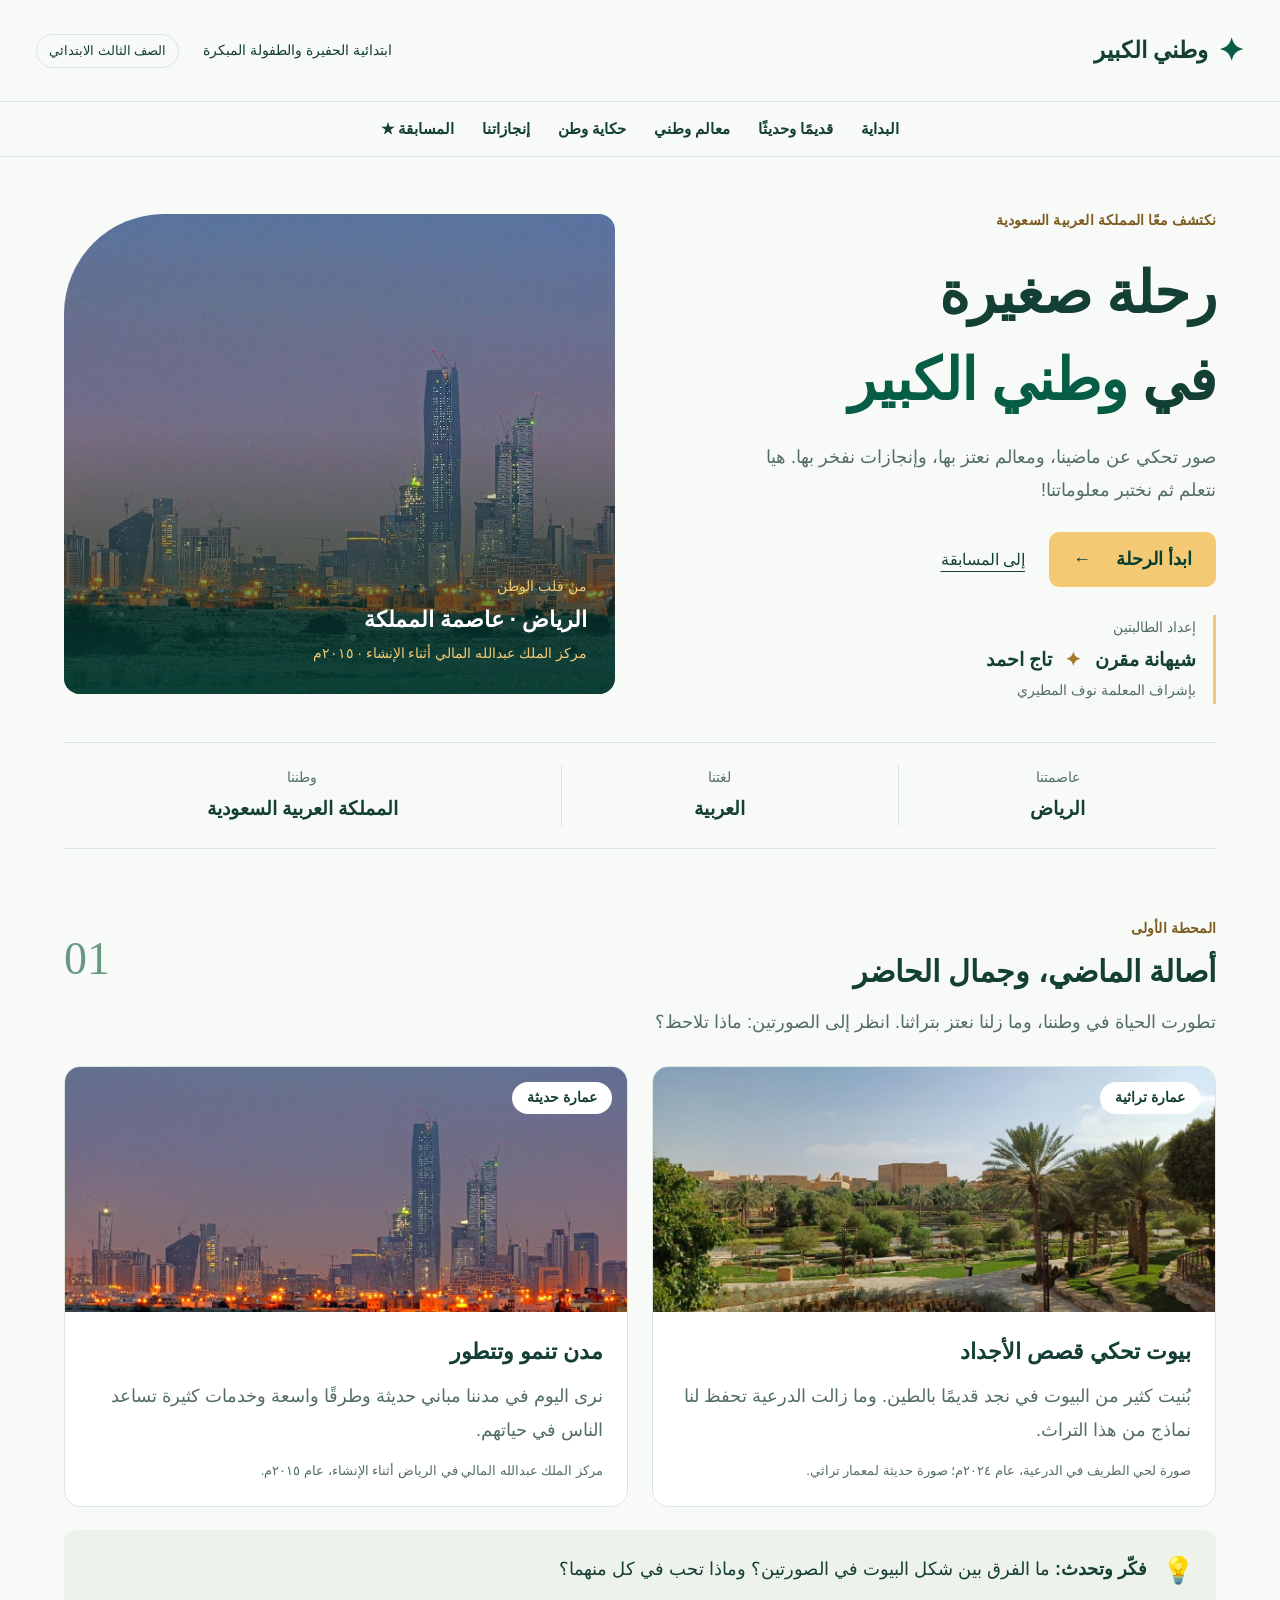
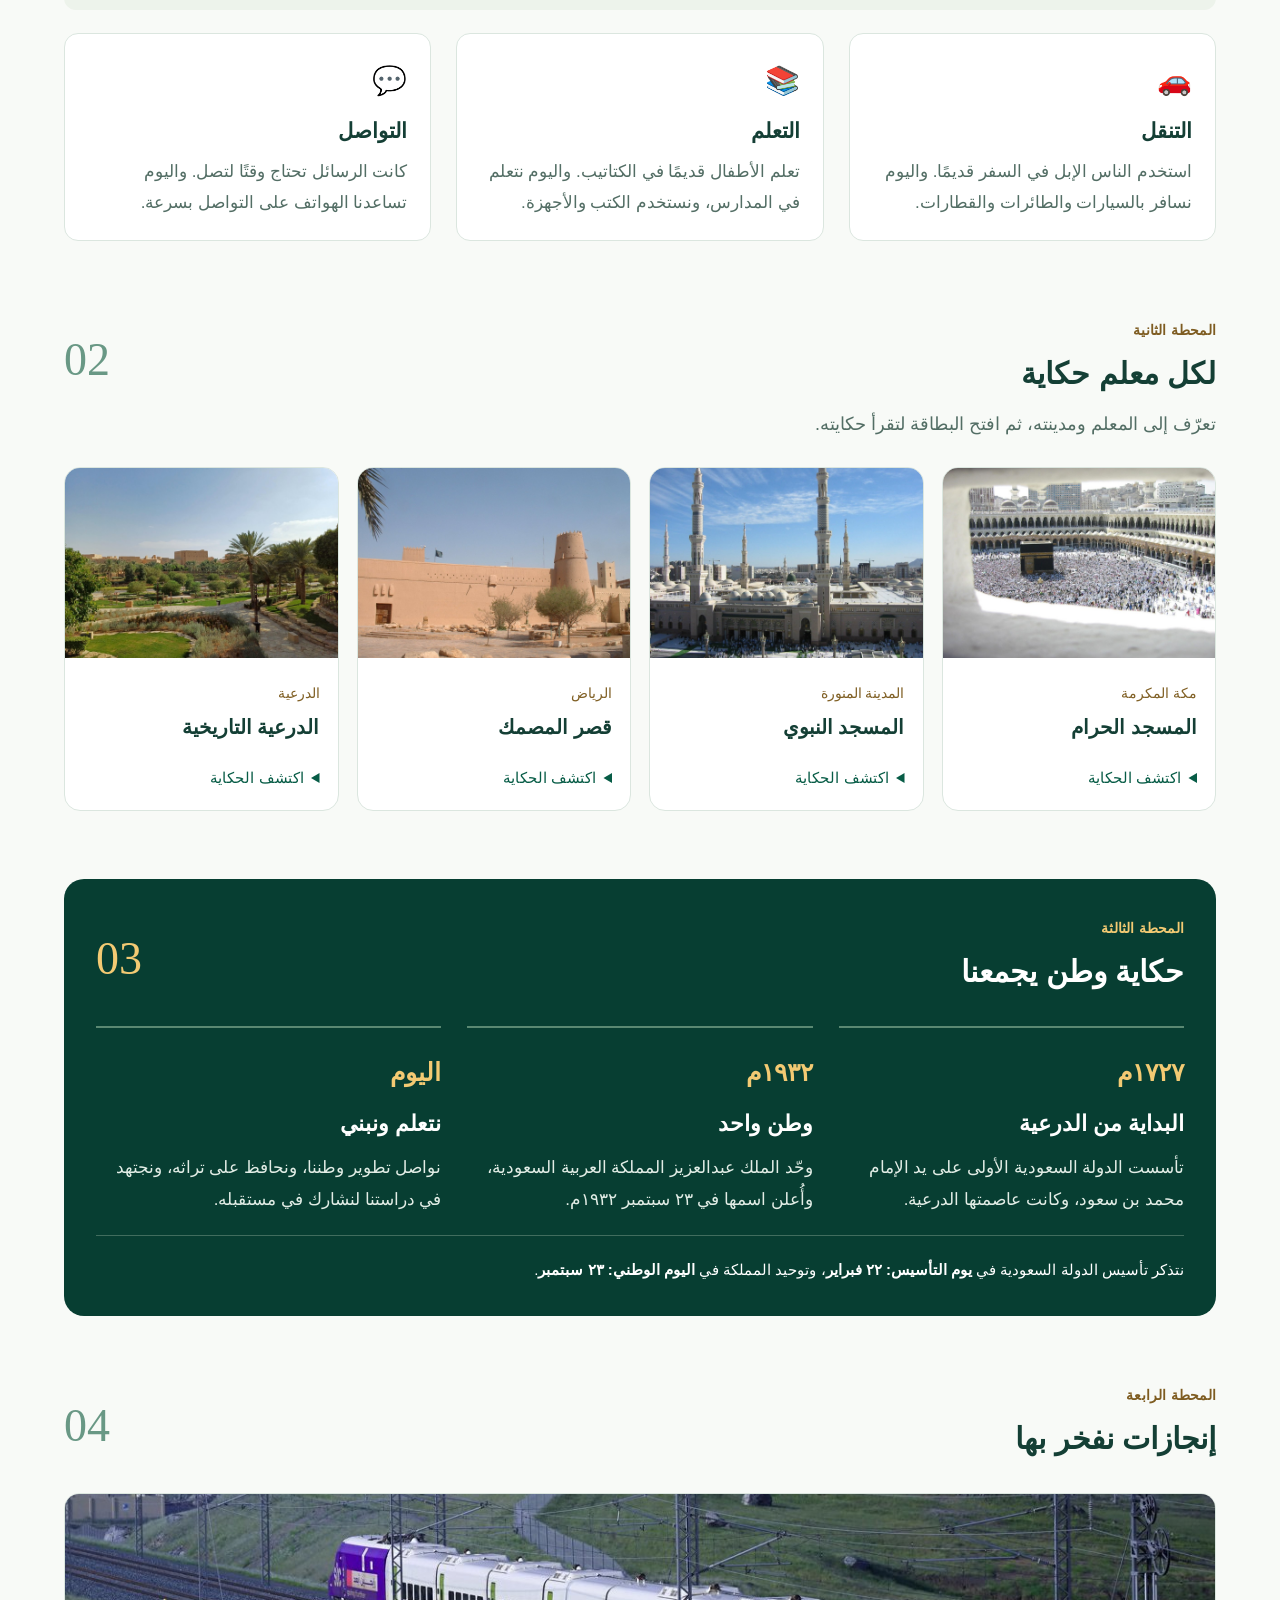
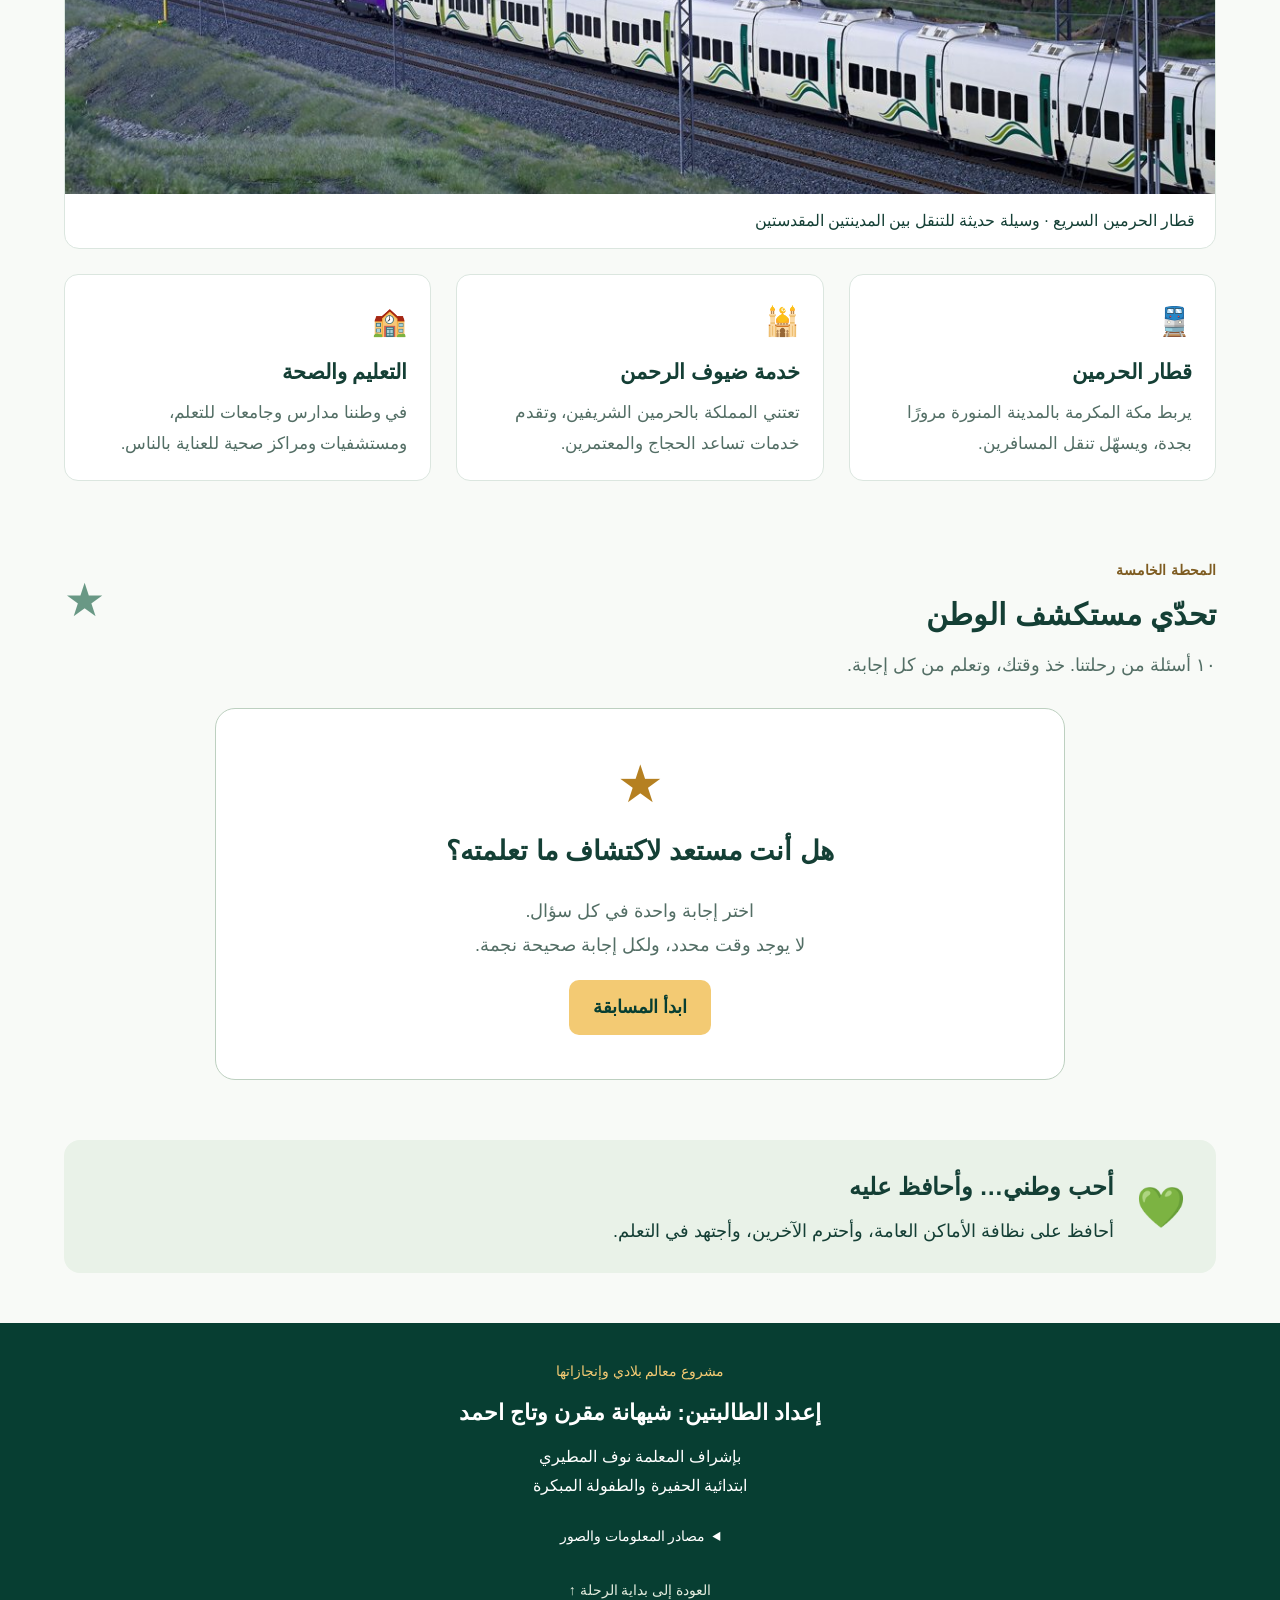
==== index.html @ 1f8eee04 "Build Saudi heritage learning site for Shehanah and Taj with local photos and quiz" ====
<!doctype html>
<html lang="ar" dir="rtl">
<head>
  <meta charset="utf-8"><meta name="viewport" content="width=device-width,initial-scale=1">
  <title>رحلة صغيرة في وطني الكبير | شيهانة مقرن وتاج احمد</title>
  <meta name="description" content="رحلة تعليمية مصورة عن المملكة العربية السعودية قديمًا وحديثًا، ومسابقة للصف الثالث الابتدائي. إعداد شيهانة مقرن وتاج احمد.">
  <meta name="theme-color" content="#075c46">
  <link rel="icon" type="image/svg+xml" href="data:image/svg+xml,%3Csvg xmlns='http://www.w3.org/2000/svg' viewBox='0 0 40 40'%3E%3Crect width='40' height='40' rx='10' fill='%23075c46'/%3E%3Ctext x='20' y='29' text-anchor='middle' font-size='28' fill='%23f2c66d'%3E★%3C/text%3E%3C/svg%3E">
  <link rel="stylesheet" href="styles.css"><script src="app.js" defer></script>
</head>
<body>
<a class="skip" href="#main">انتقل إلى المحتوى</a>
<header class="topbar"><a class="brand" href="#home"><span class="brand-icon" aria-hidden="true">✦</span> وطني الكبير</a><span class="school">ابتدائية الحفيرة والطفولة المبكرة</span><span class="grade">الصف الثالث الابتدائي</span></header>
<nav aria-label="محطات الرحلة"><a href="#home">البداية</a><a href="#then-now">قديمًا وحديثًا</a><a href="#places">معالم وطني</a><a href="#story">حكاية وطن</a><a href="#achievements">إنجازاتنا</a><a href="#quiz">المسابقة ★</a></nav>
<main id="main">
<section id="home" class="hero">
 <div class="hero-copy"><span class="eyebrow">نكتشف معًا المملكة العربية السعودية</span><h1>رحلة صغيرة<br>في <span>وطني الكبير</span></h1><p>صور تحكي عن ماضينا، ومعالم نعتز بها، وإنجازات نفخر بها. هيا نتعلم ثم نختبر معلوماتنا!</p><div class="hero-actions"><a class="button gold" href="#then-now">ابدأ الرحلة <span aria-hidden="true">←</span></a><a class="text-link" href="#quiz">إلى المسابقة</a></div><div class="creators"><span>إعداد الطالبتين</span><strong>شيهانة مقرن <b aria-hidden="true">✦</b> تاج احمد</strong><small>بإشراف المعلمة نوف المطيري</small></div></div>
 <figure class="hero-photo"><img src="images/riyadh.jpg" alt="مبانٍ حديثة في مدينة الرياض" width="1000" height="750" fetchpriority="high"><figcaption><span>من قلب الوطن</span><strong>الرياض · عاصمة المملكة</strong><span>مركز الملك عبدالله المالي أثناء الإنشاء · ٢٠١٥م</span></figcaption></figure>
</section>
<div class="facts"><div><span>عاصمتنا</span><strong>الرياض</strong></div><div><span>لغتنا</span><strong>العربية</strong></div><div><span>وطننا</span><strong>المملكة العربية السعودية</strong></div></div>
<section id="then-now" class="section"><div class="section-title"><div><span class="eyebrow">المحطة الأولى</span><h2>أصالة الماضي، وجمال الحاضر</h2></div><span class="section-number" aria-hidden="true">01</span></div><p class="intro">تطورت الحياة في وطننا، وما زلنا نعتز بتراثنا. انظر إلى الصورتين: ماذا تلاحظ؟</p>
<div class="compare"><article class="photo-card"><div class="photo-wrap"><img src="images/diriyah.jpg" alt="عمارة طينية تراثية في الدرعية" width="800" height="550" loading="lazy"><span class="photo-label">عمارة تراثية</span></div><div class="card-copy"><h3>بيوت تحكي قصص الأجداد</h3><p>بُنيت كثير من البيوت في نجد قديمًا بالطين. وما زالت الدرعية تحفظ لنا نماذج من هذا التراث.</p><small>صورة لحي الطريف في الدرعية، عام ٢٠٢٤م؛ صورة حديثة لمعمار تراثي.</small></div></article><article class="photo-card"><div class="photo-wrap"><img src="images/riyadh.jpg" alt="أبراج ومبانٍ حديثة في الرياض" width="800" height="550" loading="lazy"><span class="photo-label">عمارة حديثة</span></div><div class="card-copy"><h3>مدن تنمو وتتطور</h3><p>نرى اليوم في مدننا مباني حديثة وطرقًا واسعة وخدمات كثيرة تساعد الناس في حياتهم.</p><small>مركز الملك عبدالله المالي في الرياض أثناء الإنشاء، عام ٢٠١٥م.</small></div></article></div>
<div class="think"><span aria-hidden="true">💡</span><p><strong>فكّر وتحدث:</strong> ما الفرق بين شكل البيوت في الصورتين؟ وماذا تحب في كل منهما؟</p></div>
<div class="mini-grid"><article><span aria-hidden="true">🚗</span><h3>التنقل</h3><p>استخدم الناس الإبل في السفر قديمًا. واليوم نسافر بالسيارات والطائرات والقطارات.</p></article><article><span aria-hidden="true">📚</span><h3>التعلم</h3><p>تعلم الأطفال قديمًا في الكتاتيب. واليوم نتعلم في المدارس، ونستخدم الكتب والأجهزة.</p></article><article><span aria-hidden="true">💬</span><h3>التواصل</h3><p>كانت الرسائل تحتاج وقتًا لتصل. واليوم تساعدنا الهواتف على التواصل بسرعة.</p></article></div></section>
<section id="places" class="section"><div class="section-title"><div><span class="eyebrow">المحطة الثانية</span><h2>لكل معلم حكاية</h2></div><span class="section-number" aria-hidden="true">02</span></div><p class="intro">تعرّف إلى المعلم ومدينته، ثم افتح البطاقة لتقرأ حكايته.</p><div class="places-grid">
<article class="photo-card"><img src="images/mecca.jpg" alt="الكعبة المشرفة في المسجد الحرام" width="800" height="550" loading="lazy"><div class="card-copy"><span class="city">مكة المكرمة</span><h3>المسجد الحرام</h3><details><summary>اكتشف الحكاية</summary><p>فيه الكعبة المشرفة، قبلة المسلمين في صلاتهم. ويأتي إليه المسلمون لأداء الحج والعمرة.</p></details></div></article>
<article class="photo-card"><img src="images/medina.jpg" alt="المسجد النبوي في المدينة المنورة" width="800" height="550" loading="lazy"><div class="card-copy"><span class="city">المدينة المنورة</span><h3>المسجد النبوي</h3><details><summary>اكتشف الحكاية</summary><p>بنى النبي محمد ﷺ هذا المسجد بعد هجرته إلى المدينة المنورة. ويزوره المسلمون للصلاة فيه.</p></details></div></article>
<article class="photo-card"><img src="images/masmak.jpg" alt="قصر المصمك في الرياض" width="800" height="550" loading="lazy"><div class="card-copy"><span class="city">الرياض</span><h3>قصر المصمك</h3><details><summary>اكتشف الحكاية</summary><p>معلم تاريخي في الرياض، ارتبط باسترداد الملك عبدالعزيز للرياض. تساعدنا زيارته على التعرف إلى تاريخ وطننا.</p></details></div></article>
<article class="photo-card"><img src="images/diriyah.jpg" alt="مبانٍ تراثية في الدرعية" width="800" height="550" loading="lazy"><div class="card-copy"><span class="city">الدرعية</span><h3>الدرعية التاريخية</h3><details><summary>اكتشف الحكاية</summary><p>كانت الدرعية عاصمة الدولة السعودية الأولى. وتتميز بمبانيها الطينية وتراثها العريق.</p></details></div></article>
</div></section>
<section id="story" class="section story"><div class="section-title"><div><span class="eyebrow">المحطة الثالثة</span><h2>حكاية وطن يجمعنا</h2></div><span class="section-number" aria-hidden="true">03</span></div><div class="timeline"><article><span class="year">١٧٢٧م</span><h3>البداية من الدرعية</h3><p>تأسست الدولة السعودية الأولى على يد الإمام محمد بن سعود، وكانت عاصمتها الدرعية.</p></article><article><span class="year">١٩٣٢م</span><h3>وطن واحد</h3><p>وحّد الملك عبدالعزيز المملكة العربية السعودية، وأُعلن اسمها في ٢٣ سبتمبر ١٩٣٢م.</p></article><article><span class="year">اليوم</span><h3>نتعلم ونبني</h3><p>نواصل تطوير وطننا، ونحافظ على تراثه، ونجتهد في دراستنا لنشارك في مستقبله.</p></article></div><p class="story-note">نتذكر تأسيس الدولة السعودية في <strong>يوم التأسيس: ٢٢ فبراير</strong>، وتوحيد المملكة في <strong>اليوم الوطني: ٢٣ سبتمبر</strong>.</p></section>
<section id="achievements" class="section"><div class="section-title"><div><span class="eyebrow">المحطة الرابعة</span><h2>إنجازات نفخر بها</h2></div><span class="section-number" aria-hidden="true">04</span></div><figure class="train-photo"><img src="images/train.jpg" alt="قطار الحرمين السريع" width="1200" height="550" loading="lazy"><figcaption>قطار الحرمين السريع · وسيلة حديثة للتنقل بين المدينتين المقدستين</figcaption></figure><div class="mini-grid achievements"><article><span aria-hidden="true">🚆</span><h3>قطار الحرمين</h3><p>يربط مكة المكرمة بالمدينة المنورة مرورًا بجدة، ويسهّل تنقل المسافرين.</p></article><article><span aria-hidden="true">🕌</span><h3>خدمة ضيوف الرحمن</h3><p>تعتني المملكة بالحرمين الشريفين، وتقدم خدمات تساعد الحجاج والمعتمرين.</p></article><article><span aria-hidden="true">🏫</span><h3>التعليم والصحة</h3><p>في وطننا مدارس وجامعات للتعلم، ومستشفيات ومراكز صحية للعناية بالناس.</p></article></div></section>
<section id="quiz" class="section quiz-section"><div class="section-title"><div><span class="eyebrow">المحطة الخامسة</span><h2>تحدّي مستكشف الوطن</h2></div><span class="section-number" aria-hidden="true">★</span></div><p class="intro">١٠ أسئلة من رحلتنا. خذ وقتك، وتعلم من كل إجابة.</p><div id="quiz-app" class="quiz-app"></div><noscript>يرجى تفعيل JavaScript لتشغيل المسابقة.</noscript></section>
<section class="care"><span aria-hidden="true">💚</span><div><h2>أحب وطني… وأحافظ عليه</h2><p>أحافظ على نظافة الأماكن العامة، وأحترم الآخرين، وأجتهد في التعلم.</p></div></section>
</main>
<footer><div class="footer-credit"><span>مشروع معالم بلادي وإنجازاتها</span><strong>إعداد الطالبتين: شيهانة مقرن وتاج احمد</strong><p>بإشراف المعلمة نوف المطيري<br>ابتدائية الحفيرة والطفولة المبكرة</p></div><details class="sources"><summary>مصادر المعلومات والصور</summary><p>صيغت المعلومات بأسلوب مبسط يناسب الصف الثالث الابتدائي.</p><a href="https://saudipedia.com/توحيد-المملكة-العربية-السعودية" target="_blank" rel="noopener">سعوديبيديا: توحيد المملكة العربية السعودية</a><a href="https://www.foundingday.sa/" target="_blank" rel="noopener">الموقع الرسمي ليوم التأسيس</a><a href="https://sar.hhr.sa/" target="_blank" rel="noopener">قطار الحرمين السريع</a><a href="image-credits.html">مصادر الصور وتراخيصها</a></details><a class="back-top" href="#home">العودة إلى بداية الرحلة ↑</a></footer>
</body></html>
---- styles.css ----
:root{--green:#075c46;--deep:#073e32;--gold:#f3ca73;--ink:#143f35;--muted:#536e65;--paper:#f8faf7;--line:#dbe6df}*{box-sizing:border-box}html{scroll-behavior:smooth;scroll-padding-top:85px}body{margin:0;background:var(--paper);color:var(--ink);font:18px/1.85 Tahoma,Arial,sans-serif}button,input{font:inherit}a{color:inherit}button,a,summary{-webkit-tap-highlight-color:transparent}button,summary{cursor:pointer}button:focus-visible,a:focus-visible,summary:focus-visible,input:focus-visible{outline:3px solid #bd8120;outline-offset:5px}.skip{position:absolute;top:-100px;background:white;padding:10px;z-index:20}.skip:focus{top:0}.topbar{max-width:1280px;margin:auto;padding:22px 36px;display:flex;align-items:center;gap:24px}.brand{font-size:23px;font-weight:bold;text-decoration:none;display:flex;align-items:center;gap:10px}.brand-icon{font-size:31px;color:var(--green)}.school{margin-inline-start:auto;font-size:14px}.grade{font-size:13px;padding:4px 12px;border:1px solid var(--line);border-radius:20px}nav{position:sticky;top:0;z-index:10;background:#f8faf7f5;backdrop-filter:blur(12px);border-block:1px solid var(--line);display:flex;justify-content:center;gap:28px;padding:13px 20px;overflow-x:auto;white-space:nowrap}nav a{font-size:15px;text-decoration:none;font-weight:bold}nav a:hover{color:#9a6708}main{max-width:1208px;margin:auto;padding:0 28px}.hero{display:grid;grid-template-columns:1fr 1fr;gap:50px;align-items:center;padding:46px 0 38px}.eyebrow{font-size:14px;font-weight:bold;letter-spacing:.2px;color:#7e5c21}.hero h1{font-size:clamp(38px,4.5vw,62px);line-height:1.5;margin:14px 0 18px;letter-spacing:-1px}.hero h1 span{color:var(--green)}.hero-copy>p{max-width:490px;color:var(--muted);margin:0 0 24px}.hero-actions{display:flex;align-items:center;gap:24px}.button{display:inline-flex;align-items:center;justify-content:center;gap:25px;border:0;border-radius:10px;background:var(--green);color:white;text-decoration:none;padding:11px 24px;font-weight:bold;min-height:48px}.button:hover{filter:brightness(.94)}.gold{background:var(--gold);color:var(--deep)}.text-link{font-size:16px;text-underline-offset:6px}.creators{margin-top:28px;border-inline-start:3px solid var(--gold);padding-inline-start:17px;display:grid;gap:1px}.creators>span,.creators small{font-size:14px;color:var(--muted)}.creators strong{font-size:19px}.creators b{color:#a2772a;padding:0 8px}.hero-photo{margin:0;position:relative;height:480px;border-radius:100px 16px 16px 16px;overflow:hidden;background:#dce5e0}.hero-photo img{width:100%;height:100%;object-fit:cover}.hero-photo:after{content:"";position:absolute;inset:45% 0 0;background:linear-gradient(transparent,#073e32e8)}.hero-photo figcaption{position:absolute;bottom:27px;right:28px;color:white;z-index:1;display:grid}.hero-photo figcaption span{font-size:14px;color:var(--gold)}.hero-photo figcaption strong{font-size:22px}.facts{display:grid;grid-template-columns:1fr 1fr 1.5fr;border-block:1px solid var(--line);padding:22px 0;gap:20px}.facts>div{display:grid;text-align:center;border-inline-end:1px solid var(--line)}.facts>div:last-child{border:0}.facts span{font-size:14px;color:var(--muted)}.facts strong{font-size:19px}.section{padding:62px 0 10px}.section-title{display:flex;align-items:center;justify-content:space-between;gap:15px}.section h2{font-size:30px;margin:4px 0 10px;line-height:1.6}.section-number{font-size:46px;line-height:1;color:#699885;font-family:Georgia,serif}.intro{color:var(--muted);margin:0 0 26px}.compare{display:grid;grid-template-columns:1fr 1fr;gap:24px}.photo-card{background:white;border:1px solid var(--line);border-radius:16px;overflow:hidden}.photo-card img{display:block;object-fit:cover;width:100%;height:245px;background:#dce5e0}.photo-wrap{position:relative}.photo-label{position:absolute;top:15px;right:15px;background:white;padding:3px 15px;border-radius:20px;font-size:14px;font-weight:bold}.card-copy{padding:20px 24px 23px}.card-copy h3{font-size:22px;margin:0 0 8px}.card-copy p{margin:0;color:var(--muted)}.card-copy small{display:block;font-size:13px;color:var(--muted);margin-top:12px}.think{margin:23px 0;background:#edf3eb;padding:16px 22px;border-radius:12px;display:flex;align-items:center;gap:15px}.think>span{font-size:26px}.think p{margin:0}.mini-grid{display:grid;grid-template-columns:repeat(3,1fr);gap:25px}.mini-grid article{padding:21px 23px;background:white;border:1px solid var(--line);border-radius:14px}.mini-grid article>span{font-size:28px}.mini-grid h3{font-size:21px;margin:5px 0}.mini-grid p{margin:0;color:var(--muted);font-size:17px}.places-grid{display:grid;grid-template-columns:repeat(4,1fr);gap:18px}.places-grid img{height:190px}.places-grid .card-copy{padding:18px}.places-grid h3{font-size:20px}.city{font-size:14px;color:#806025}.places-grid summary{font-size:15px;color:var(--green);padding-top:10px}.places-grid details p{font-size:16px;margin-top:12px}.story{margin-top:58px;background:var(--deep);color:white;padding:32px;border-radius:20px}.story .eyebrow{color:var(--gold)}.story .section-number{color:var(--gold)}.timeline{display:grid;grid-template-columns:repeat(3,1fr);gap:26px;margin-top:20px}.timeline article{border-top:2px solid #5a8872;padding:21px 0 5px}.year{color:var(--gold);font-size:25px;font-weight:bold}.timeline h3{margin:8px 0;font-size:22px}.timeline p{color:#e2ede6;margin:0;font-size:17px}.story-note{font-size:15px;border-top:1px solid #416d5e;padding-top:20px;margin-bottom:0}.quiz-section{padding-bottom:25px}.quiz-app{border:1px solid #bdd0c0;border-radius:20px;padding:32px;background:#fff;max-width:850px;margin:auto}.quiz-welcome{text-align:center;padding:12px}.quiz-welcome .big-star{font-size:52px;color:#b58021;line-height:1.2}.quiz-welcome h3{font-size:27px;margin:12px 0}.quiz-welcome p{color:var(--muted)}.quiz-meta{display:flex;justify-content:space-between;gap:12px;font-size:15px}.quiz-progress{width:100%;height:9px;accent-color:var(--green);margin:10px 0 17px}.quiz-question{font-size:25px;line-height:1.7;margin:4px 0 24px}.options{display:grid;gap:12px}.option{text-align:right;border:2px solid var(--line);background:#fff;border-radius:12px;padding:12px 18px;display:flex;align-items:center;gap:15px;color:var(--ink);min-height:57px}.option:hover:not(:disabled){border-color:var(--green);background:#f1f6f0}.option-letter{font-size:15px;width:29px;height:29px;border-radius:50%;background:#edf2eb;display:inline-flex;align-items:center;justify-content:center;flex-shrink:0}.option.correct{border-color:#20794c;background:#edf8ef}.option.wrong{border-color:#a34634;background:#fff2ed}.option:disabled{opacity:1;color:var(--ink);cursor:default}.feedback{padding:15px 18px;margin-top:20px;border-radius:12px;background:#f1f5ed}.feedback p{margin:0}.next-row{display:flex;justify-content:flex-end;margin-top:20px}.result{text-align:center}.result h3{font-size:28px;margin:8px 0}.result-score{font-size:48px;font-weight:bold;color:var(--green)}.result>p{color:var(--muted)}.result .button{margin:12px 5px}.secondary{background:#ecf1ea;color:var(--green)}.review{text-align:right;border-top:1px solid var(--line);margin-top:20px;padding-top:16px}.review summary{font-weight:bold}.review li{margin:12px 0}.care{display:flex;align-items:center;gap:22px;background:#e9f2e8;padding:25px 30px;border-radius:16px;margin:35px 0 50px}.care>span{font-size:40px}.care h2{font-size:24px;margin:0}.care p{margin:5px 0 0}footer{text-align:center;background:var(--deep);color:#fff;padding:36px 24px}.footer-credit{display:grid;gap:8px}.footer-credit>span{font-size:14px;color:var(--gold)}.footer-credit>strong{font-size:22px}.footer-credit p{font-size:16px;margin:0}.sources{max-width:750px;margin:23px auto;font-size:14px}.sources a{display:block;color:#ecdfad;text-underline-offset:3px;margin:8px}.back-top{font-size:14px;color:#e4eddf;text-underline-offset:5px}@media(max-width:950px){.places-grid{grid-template-columns:repeat(2,1fr)}.topbar{padding:18px 24px}.school{display:none}.grade{margin-inline-start:auto}.hero{gap:25px}.hero-photo{height:440px}.hero h1{font-size:43px}.mini-grid{gap:12px}.mini-grid article{padding:18px}.timeline{gap:20px}}@media(max-width:620px){body{font-size:17px}.topbar{padding:14px 17px;gap:10px}.brand{font-size:20px}.grade{font-size:12px;padding:3px 8px}nav{justify-content:flex-start;gap:23px;padding:12px 18px}nav a{font-size:14px}main{padding:0 18px}.hero{grid-template-columns:1fr;padding:29px 0;gap:26px}.hero h1{font-size:40px;line-height:1.4;margin:13px 0}.hero-copy>p{font-size:17px}.hero-photo{height:270px;border-radius:65px 14px 14px 14px}.creators{margin-top:23px}.facts{gap:7px;padding:17px 0}.facts strong{font-size:14px}.facts span{font-size:13px}.section{padding-top:40px}.section h2{font-size:25px}.section-number{font-size:36px}.compare,.mini-grid,.timeline{grid-template-columns:1fr}.photo-card img{height:230px}.card-copy{padding:18px}.places-grid{gap:13px}.places-grid img{height:145px}.places-grid h3{font-size:18px}.places-grid .card-copy{padding:12px}.city{font-size:13px}.places-grid summary{font-size:14px}.story{padding:23px;margin-top:40px}.timeline{gap:10px}.timeline article{padding-top:14px}.quiz-app{padding:20px 16px}.quiz-question{font-size:22px}.quiz-meta{font-size:13px}.option{font-size:17px}.care{padding:21px;align-items:flex-start;gap:13px}.care>span{font-size:26px}.care h2{font-size:21px}.footer-credit>strong{font-size:19px}}@media(prefers-reduced-motion:reduce){html{scroll-behavior:auto}}

.train-photo{margin:20px 0 25px;background:white;border:1px solid var(--line);border-radius:15px;overflow:hidden}.train-photo img{display:block;width:100%;height:300px;object-fit:cover}.train-photo figcaption{padding:12px 20px;font-size:16px}@media(max-width:620px){.train-photo img{height:210px}.hero-photo figcaption span{font-size:12px}}
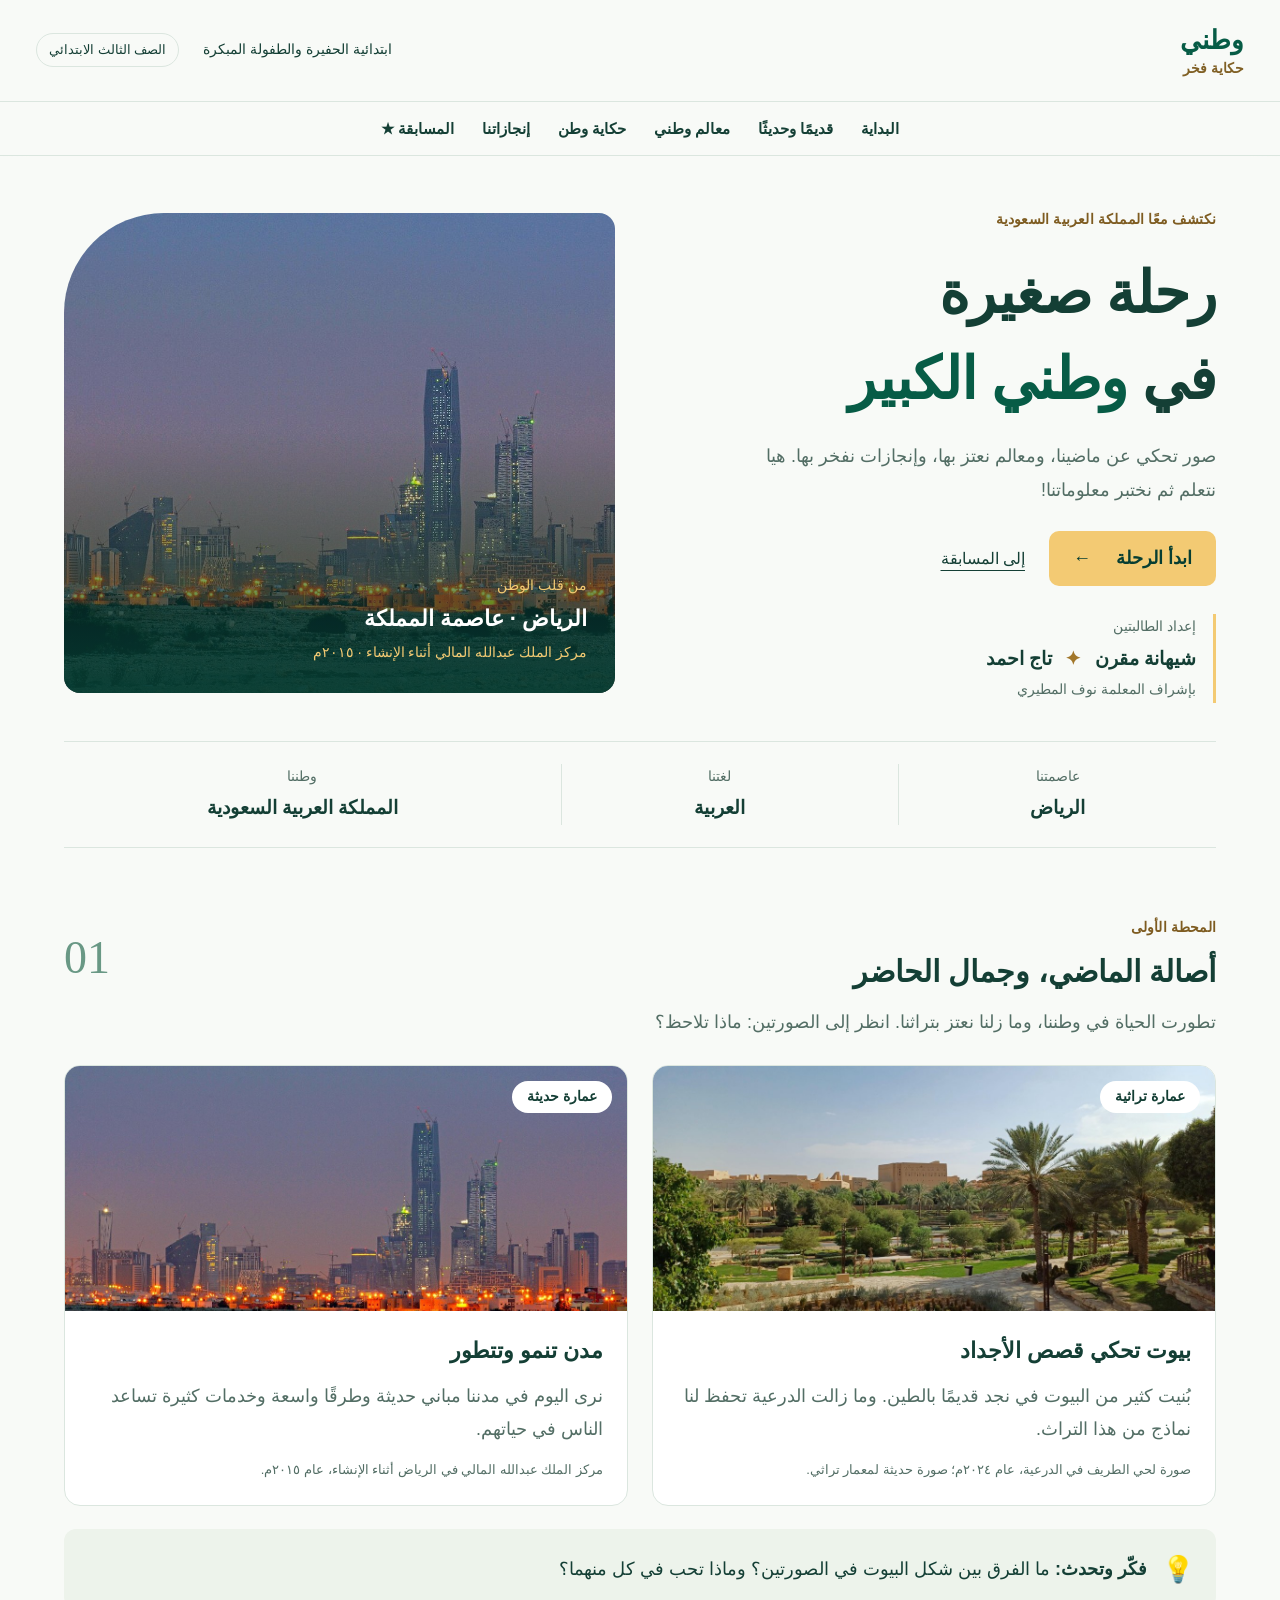
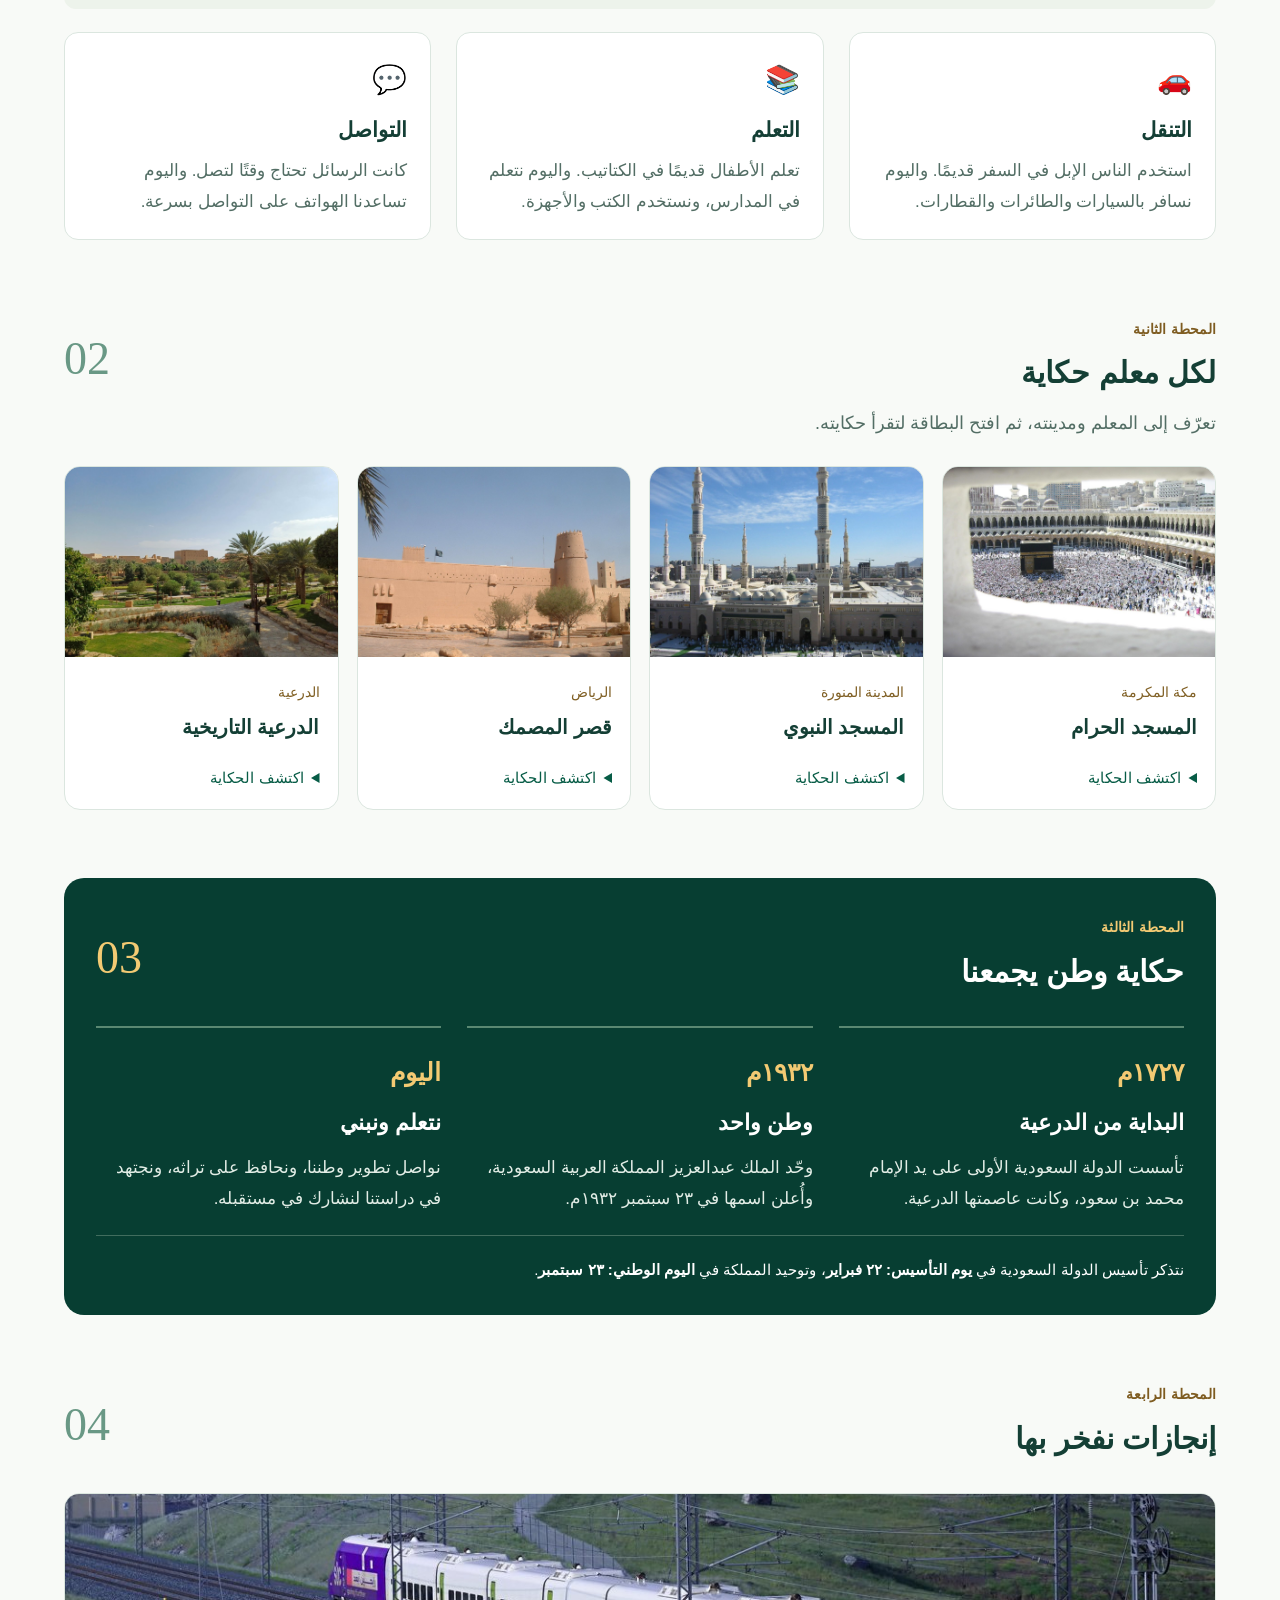
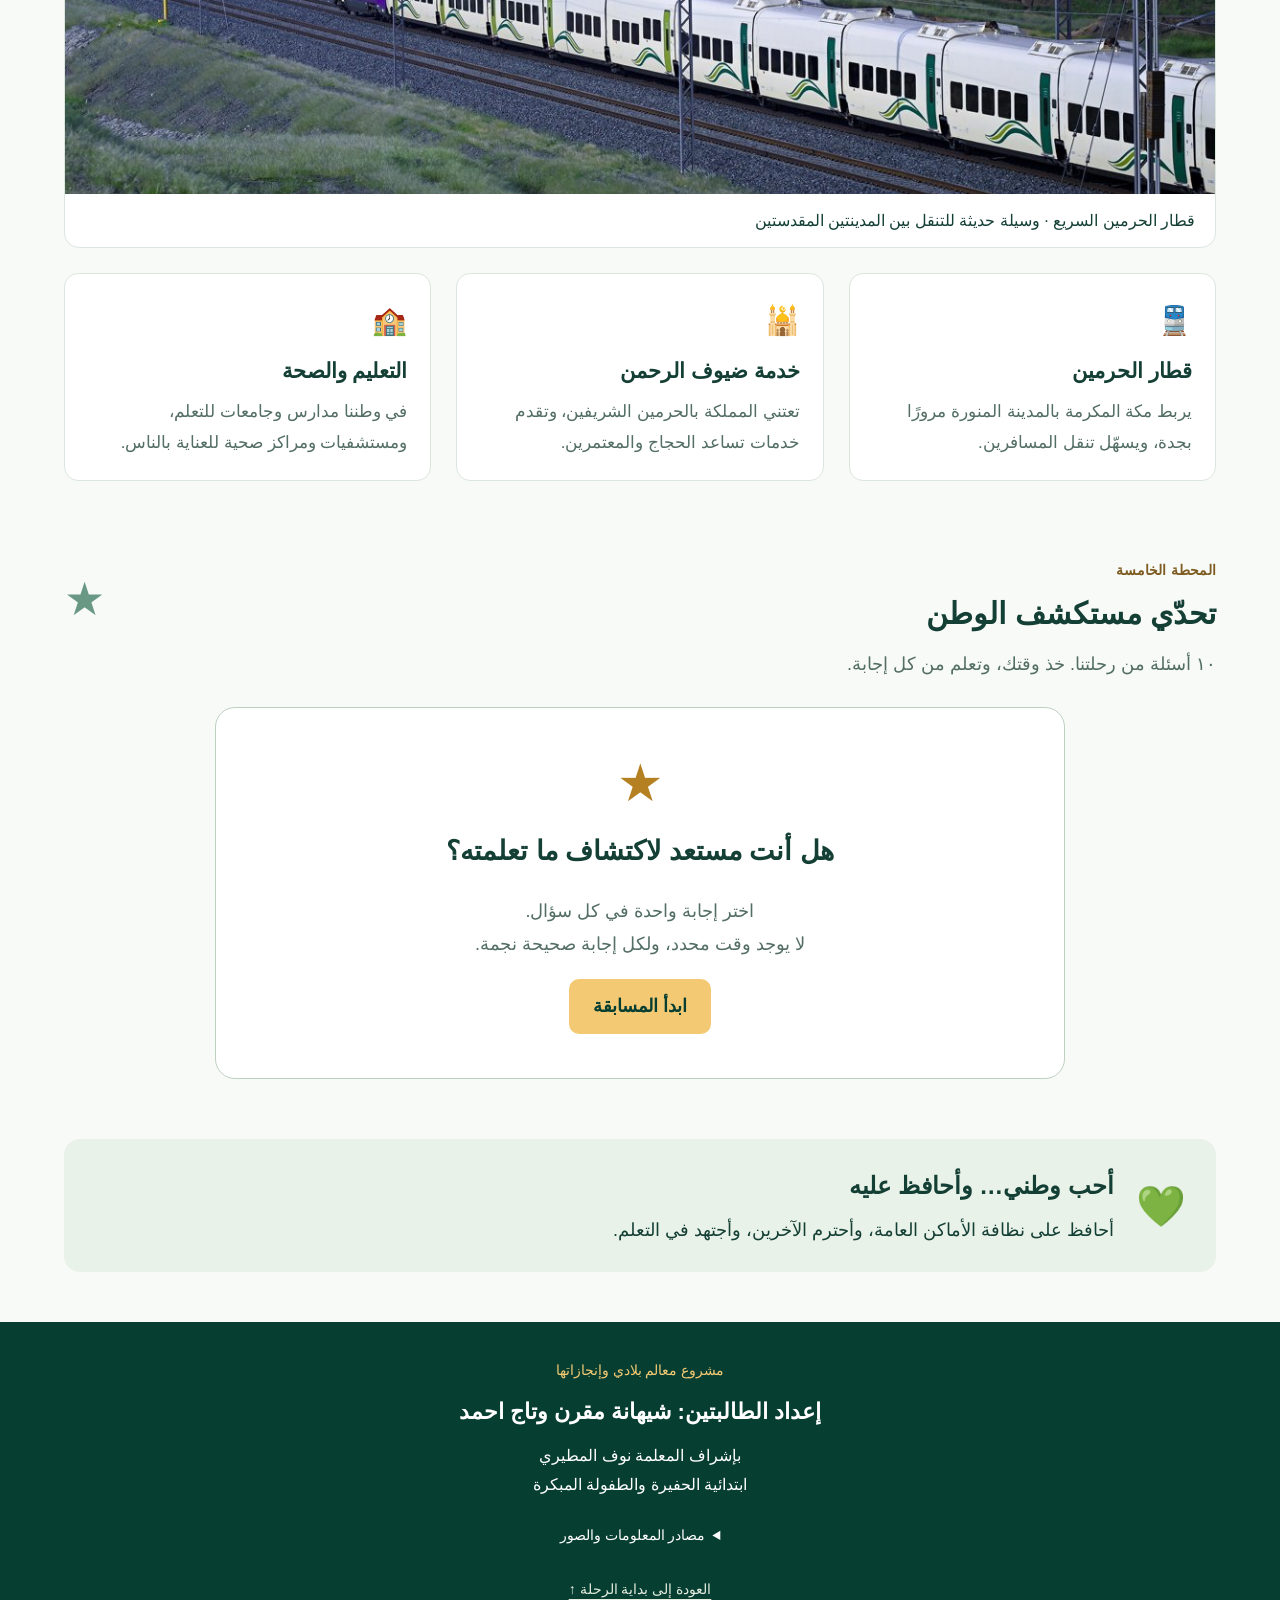
==== commit fc164efd: "Refine top wordmark and remove sparkle icon only" ====
--- a/index.html
+++ b/index.html
@@ -10,7 +10,7 @@
 </head>
 <body>
 <a class="skip" href="#main">انتقل إلى المحتوى</a>
-<header class="topbar"><a class="brand" href="#home"><span class="brand-icon" aria-hidden="true">✦</span> وطني الكبير</a><span class="school">ابتدائية الحفيرة والطفولة المبكرة</span><span class="grade">الصف الثالث الابتدائي</span></header>
+<header class="topbar"><a class="brand" href="#home" aria-label="وطني، حكاية فخر — العودة إلى البداية" style="display:inline-flex;flex-direction:column;align-items:flex-start;gap:0;line-height:1.4;flex-shrink:0"><span style="font-size:1.65rem;color:var(--green);font-weight:800">وطني</span><span style="font-size:.875rem;color:#806025;font-weight:700">حكاية فخر</span></a><span class="school">ابتدائية الحفيرة والطفولة المبكرة</span><span class="grade">الصف الثالث الابتدائي</span></header>
 <nav aria-label="محطات الرحلة"><a href="#home">البداية</a><a href="#then-now">قديمًا وحديثًا</a><a href="#places">معالم وطني</a><a href="#story">حكاية وطن</a><a href="#achievements">إنجازاتنا</a><a href="#quiz">المسابقة ★</a></nav>
 <main id="main">
 <section id="home" class="hero">
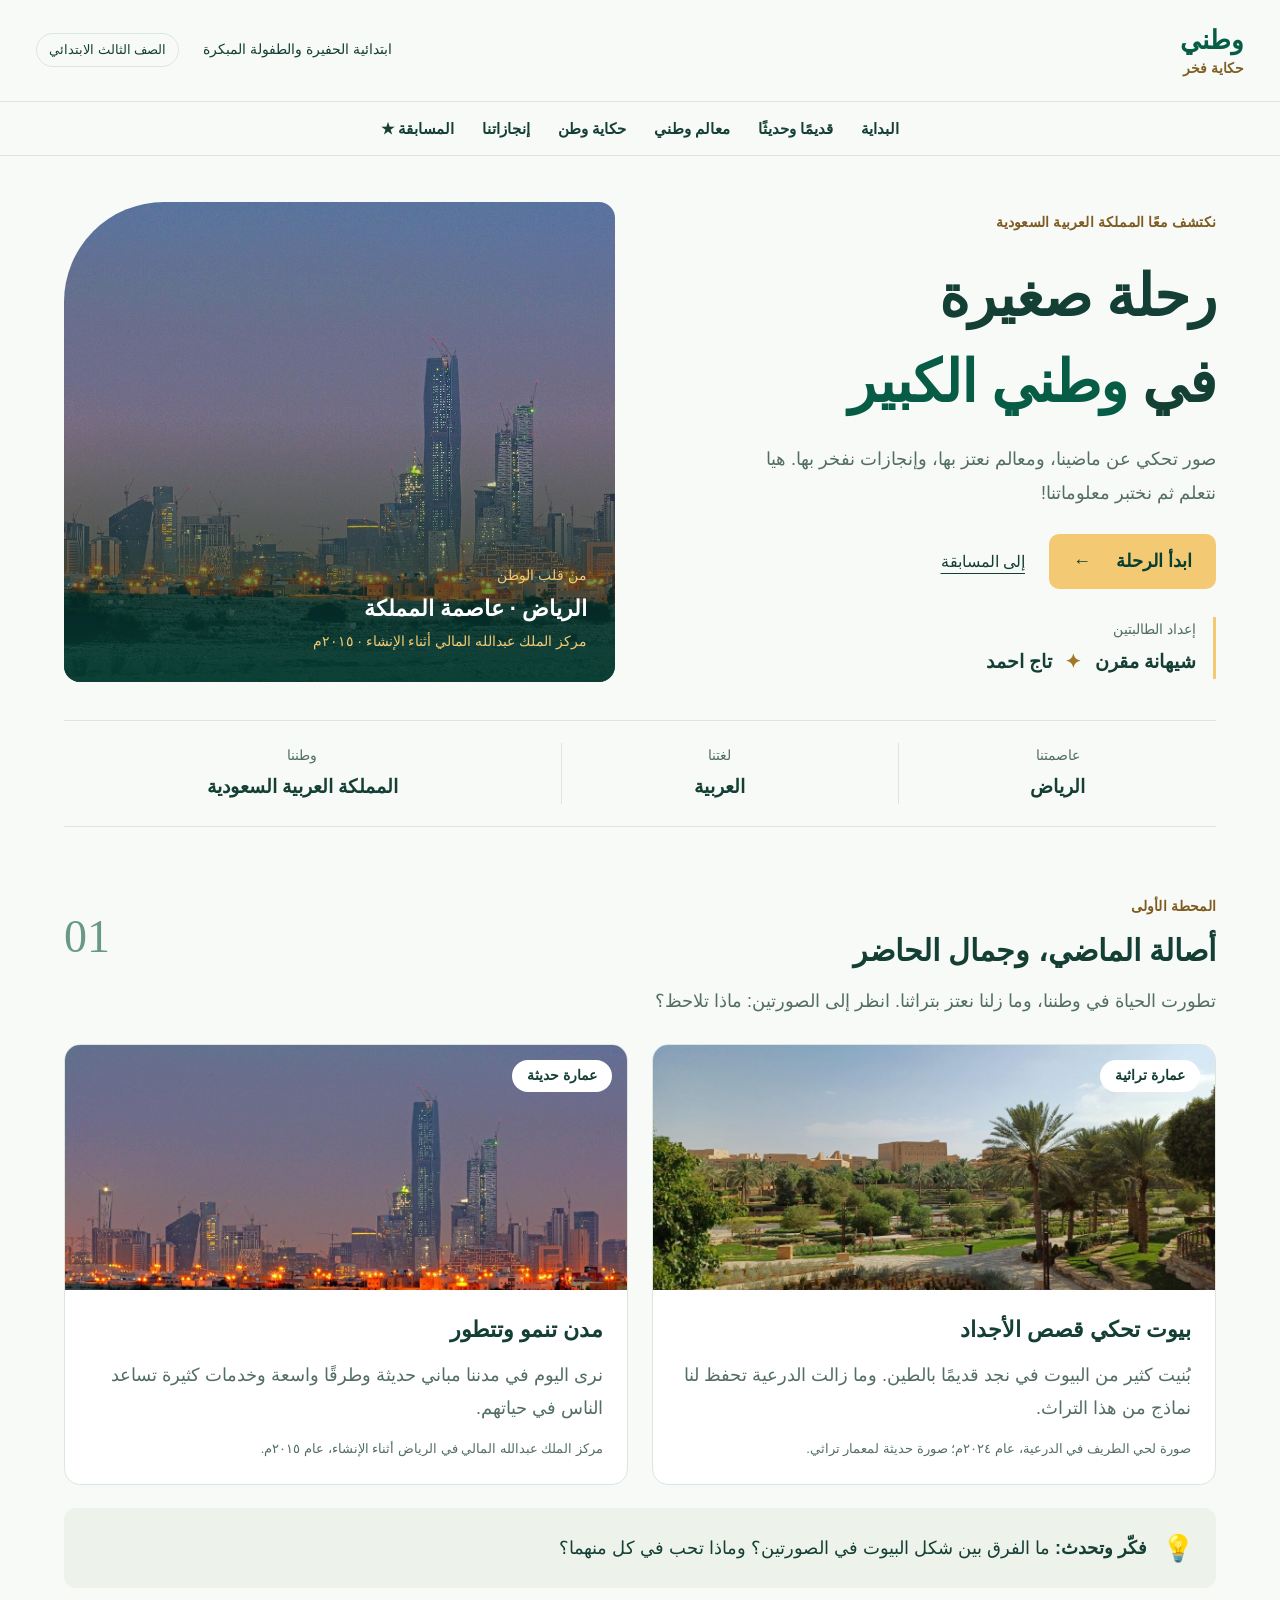
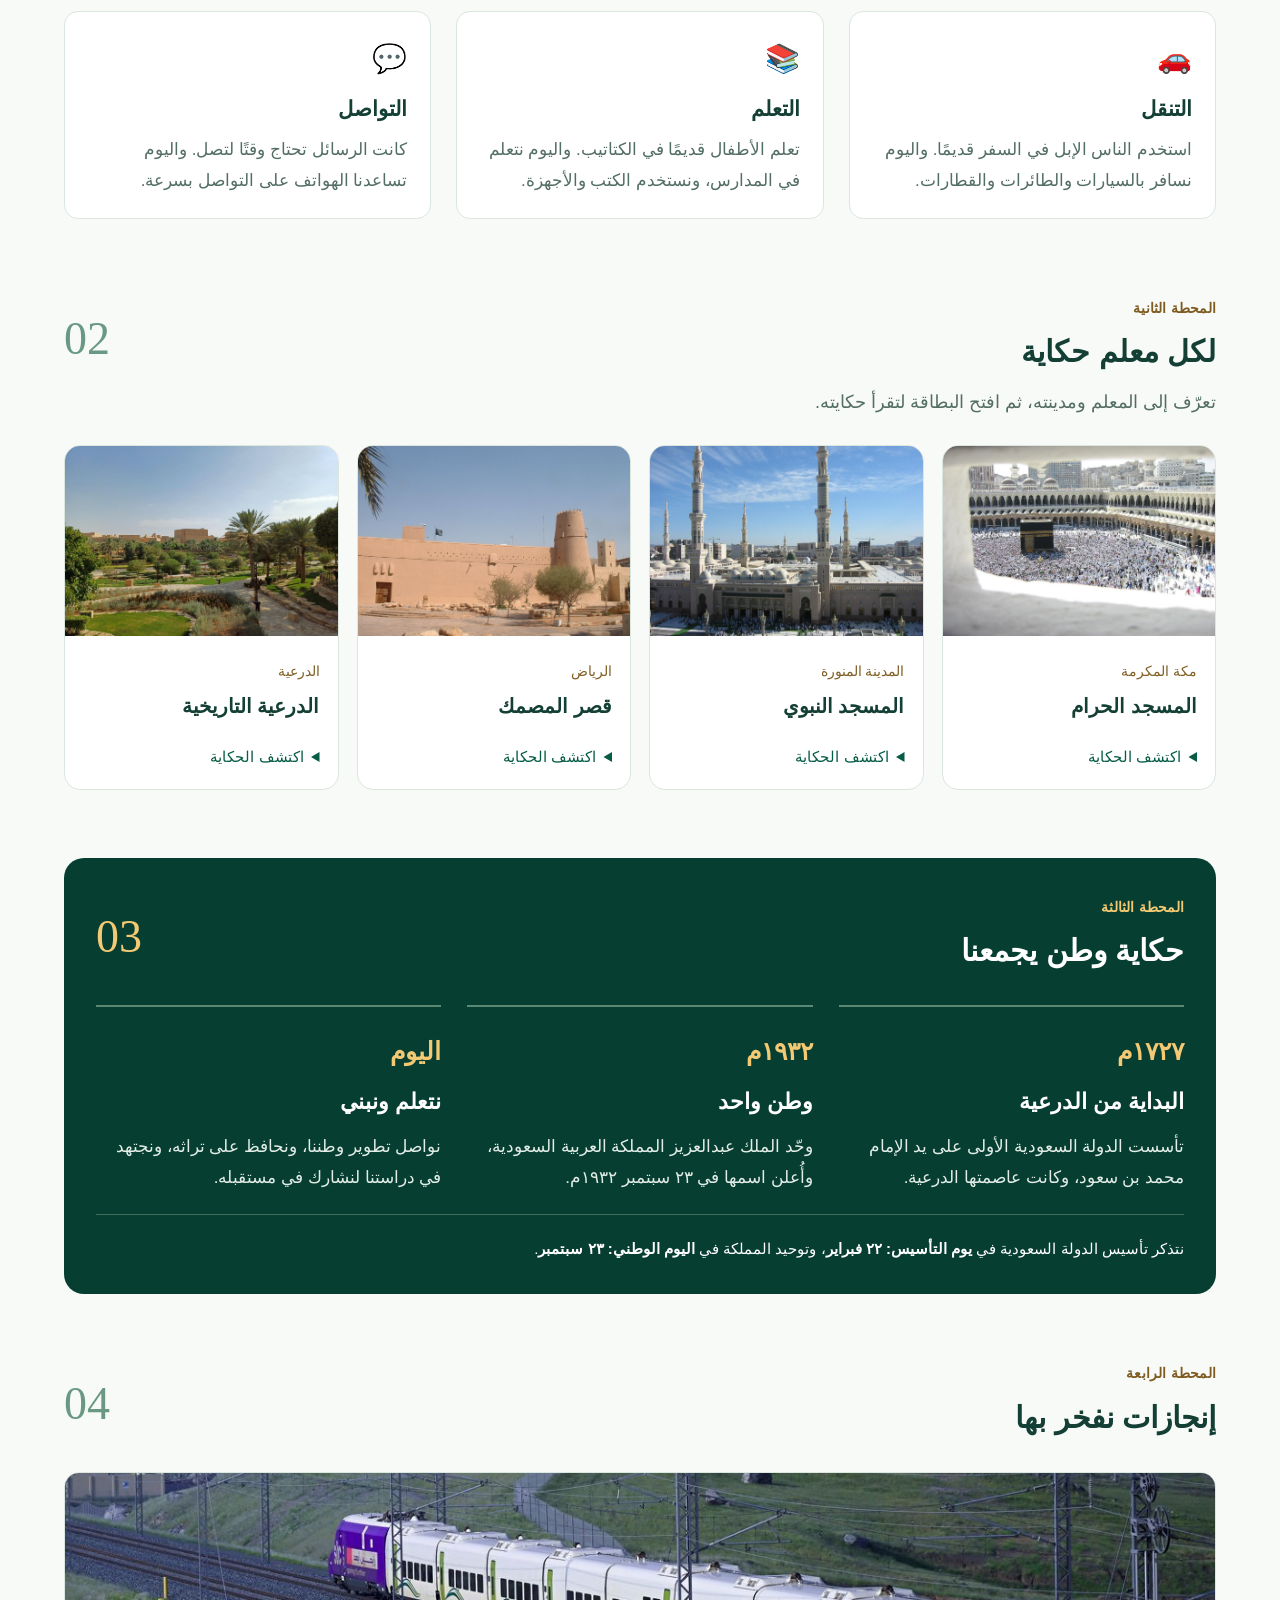
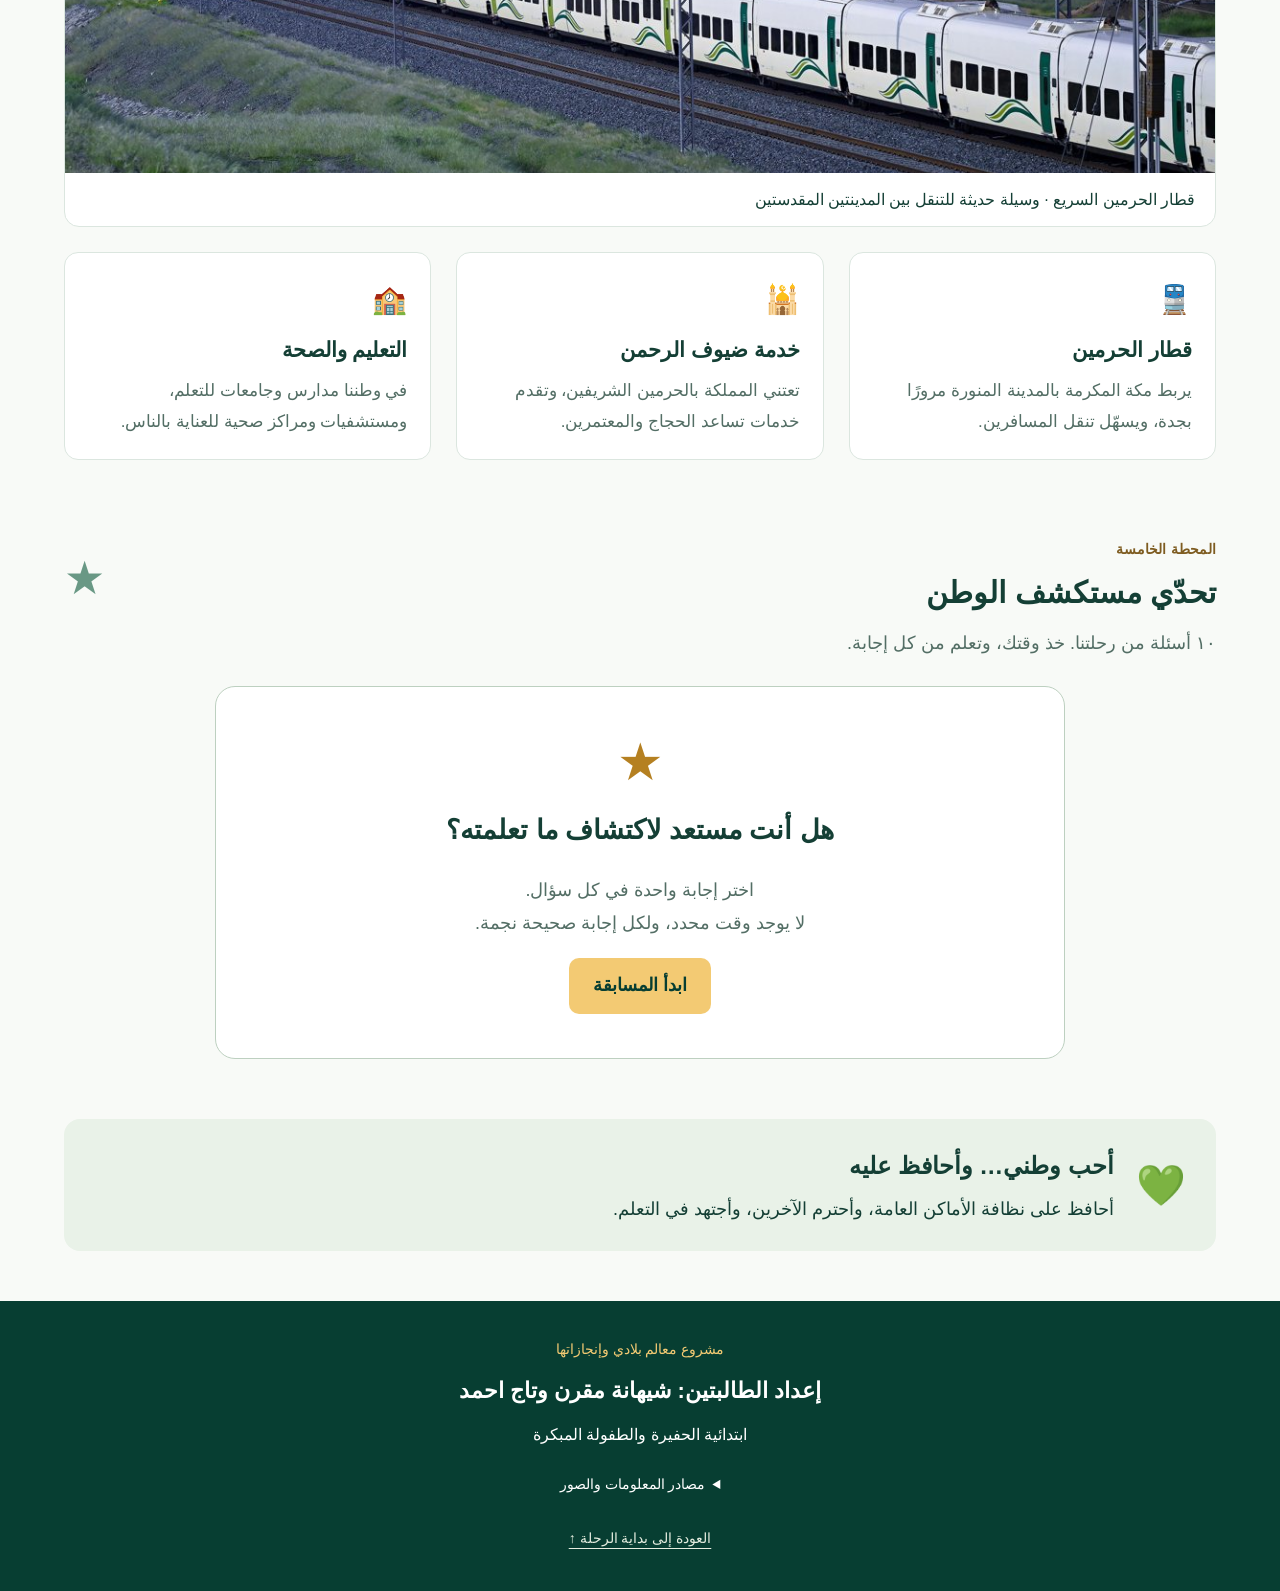
==== commit 85443af4: "Remove teacher attribution from header credits and footer only" ====
--- a/index.html
+++ b/index.html
@@ -14,7 +14,7 @@
 <nav aria-label="محطات الرحلة"><a href="#home">البداية</a><a href="#then-now">قديمًا وحديثًا</a><a href="#places">معالم وطني</a><a href="#story">حكاية وطن</a><a href="#achievements">إنجازاتنا</a><a href="#quiz">المسابقة ★</a></nav>
 <main id="main">
 <section id="home" class="hero">
- <div class="hero-copy"><span class="eyebrow">نكتشف معًا المملكة العربية السعودية</span><h1>رحلة صغيرة<br>في <span>وطني الكبير</span></h1><p>صور تحكي عن ماضينا، ومعالم نعتز بها، وإنجازات نفخر بها. هيا نتعلم ثم نختبر معلوماتنا!</p><div class="hero-actions"><a class="button gold" href="#then-now">ابدأ الرحلة <span aria-hidden="true">←</span></a><a class="text-link" href="#quiz">إلى المسابقة</a></div><div class="creators"><span>إعداد الطالبتين</span><strong>شيهانة مقرن <b aria-hidden="true">✦</b> تاج احمد</strong><small>بإشراف المعلمة نوف المطيري</small></div></div>
+ <div class="hero-copy"><span class="eyebrow">نكتشف معًا المملكة العربية السعودية</span><h1>رحلة صغيرة<br>في <span>وطني الكبير</span></h1><p>صور تحكي عن ماضينا، ومعالم نعتز بها، وإنجازات نفخر بها. هيا نتعلم ثم نختبر معلوماتنا!</p><div class="hero-actions"><a class="button gold" href="#then-now">ابدأ الرحلة <span aria-hidden="true">←</span></a><a class="text-link" href="#quiz">إلى المسابقة</a></div><div class="creators"><span>إعداد الطالبتين</span><strong>شيهانة مقرن <b aria-hidden="true">✦</b> تاج احمد</strong></div></div>
  <figure class="hero-photo"><img src="images/riyadh.jpg" alt="مبانٍ حديثة في مدينة الرياض" width="1000" height="750" fetchpriority="high"><figcaption><span>من قلب الوطن</span><strong>الرياض · عاصمة المملكة</strong><span>مركز الملك عبدالله المالي أثناء الإنشاء · ٢٠١٥م</span></figcaption></figure>
 </section>
 <div class="facts"><div><span>عاصمتنا</span><strong>الرياض</strong></div><div><span>لغتنا</span><strong>العربية</strong></div><div><span>وطننا</span><strong>المملكة العربية السعودية</strong></div></div>
@@ -33,5 +33,5 @@
 <section id="quiz" class="section quiz-section"><div class="section-title"><div><span class="eyebrow">المحطة الخامسة</span><h2>تحدّي مستكشف الوطن</h2></div><span class="section-number" aria-hidden="true">★</span></div><p class="intro">١٠ أسئلة من رحلتنا. خذ وقتك، وتعلم من كل إجابة.</p><div id="quiz-app" class="quiz-app"></div><noscript>يرجى تفعيل JavaScript لتشغيل المسابقة.</noscript></section>
 <section class="care"><span aria-hidden="true">💚</span><div><h2>أحب وطني… وأحافظ عليه</h2><p>أحافظ على نظافة الأماكن العامة، وأحترم الآخرين، وأجتهد في التعلم.</p></div></section>
 </main>
-<footer><div class="footer-credit"><span>مشروع معالم بلادي وإنجازاتها</span><strong>إعداد الطالبتين: شيهانة مقرن وتاج احمد</strong><p>بإشراف المعلمة نوف المطيري<br>ابتدائية الحفيرة والطفولة المبكرة</p></div><details class="sources"><summary>مصادر المعلومات والصور</summary><p>صيغت المعلومات بأسلوب مبسط يناسب الصف الثالث الابتدائي.</p><a href="https://saudipedia.com/توحيد-المملكة-العربية-السعودية" target="_blank" rel="noopener">سعوديبيديا: توحيد المملكة العربية السعودية</a><a href="https://www.foundingday.sa/" target="_blank" rel="noopener">الموقع الرسمي ليوم التأسيس</a><a href="https://sar.hhr.sa/" target="_blank" rel="noopener">قطار الحرمين السريع</a><a href="image-credits.html">مصادر الصور وتراخيصها</a></details><a class="back-top" href="#home">العودة إلى بداية الرحلة ↑</a></footer>
+<footer><div class="footer-credit"><span>مشروع معالم بلادي وإنجازاتها</span><strong>إعداد الطالبتين: شيهانة مقرن وتاج احمد</strong><p>ابتدائية الحفيرة والطفولة المبكرة</p></div><details class="sources"><summary>مصادر المعلومات والصور</summary><p>صيغت المعلومات بأسلوب مبسط يناسب الصف الثالث الابتدائي.</p><a href="https://saudipedia.com/توحيد-المملكة-العربية-السعودية" target="_blank" rel="noopener">سعوديبيديا: توحيد المملكة العربية السعودية</a><a href="https://www.foundingday.sa/" target="_blank" rel="noopener">الموقع الرسمي ليوم التأسيس</a><a href="https://sar.hhr.sa/" target="_blank" rel="noopener">قطار الحرمين السريع</a><a href="image-credits.html">مصادر الصور وتراخيصها</a></details><a class="back-top" href="#home">العودة إلى بداية الرحلة ↑</a></footer>
 </body></html>
